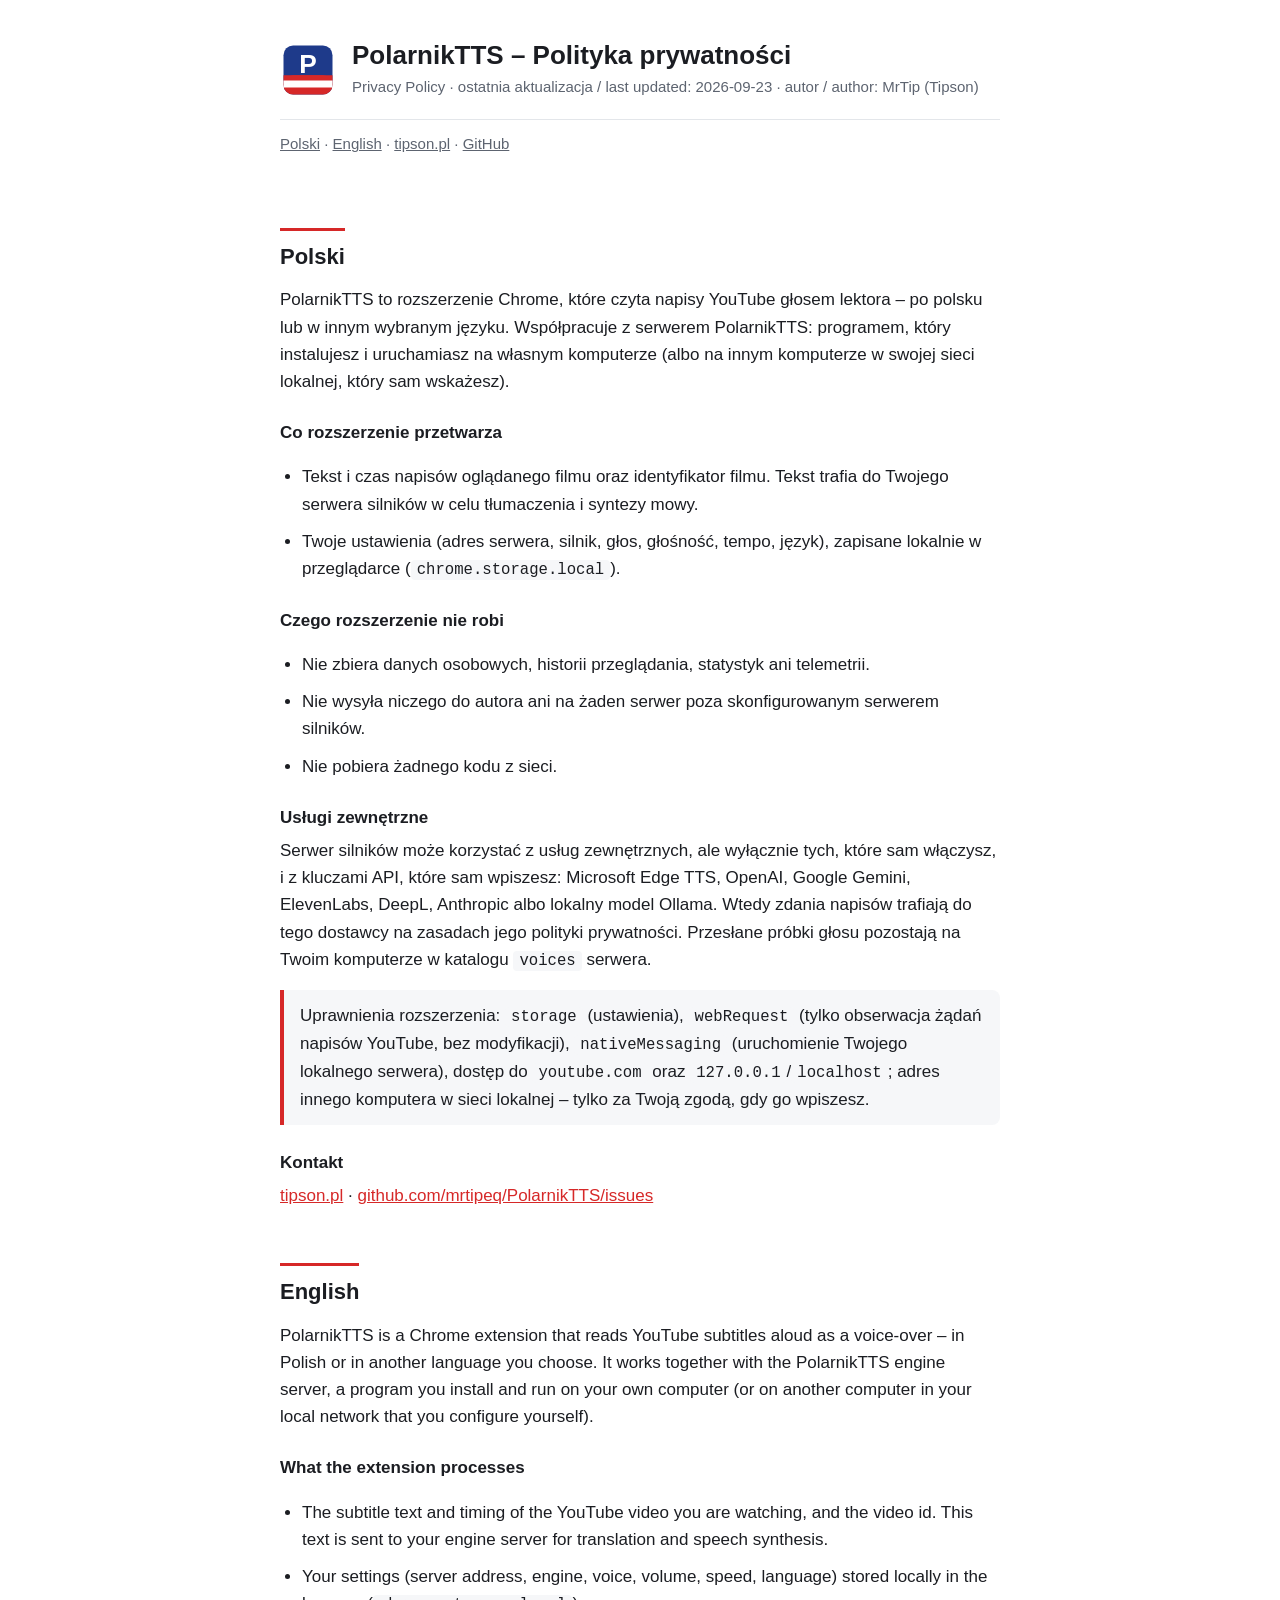
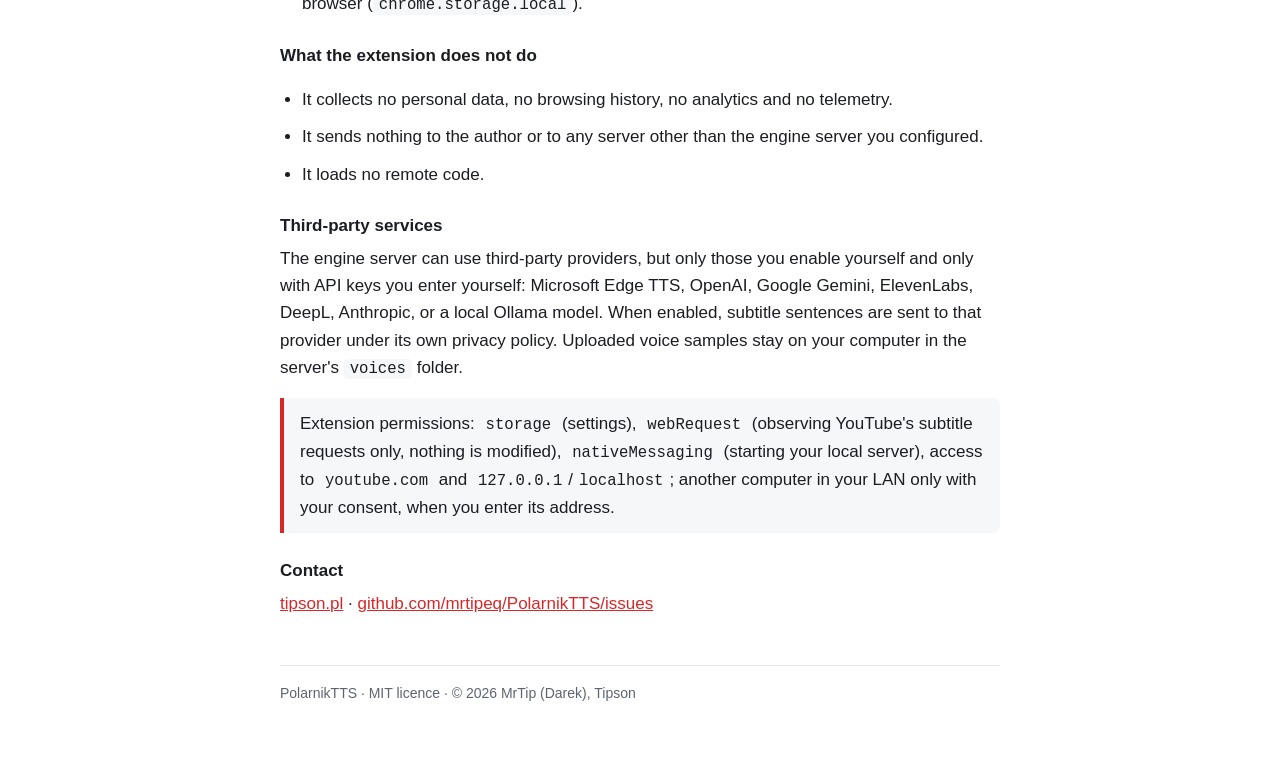
==== docs/privacy/index.html @ d8115edc "Privacy policy as a standalone page for tipson.pl/polarnik/privacy Co-Authored-By: Claude Fable 5.1 " ====
<!doctype html>
<html lang="pl">
<head>
  <meta charset="utf-8">
  <meta name="viewport" content="width=device-width, initial-scale=1">
  <title>PolarnikTTS – Polityka prywatności / Privacy Policy</title>
  <meta name="description" content="Polityka prywatności rozszerzenia PolarnikTTS – lektora do napisów na YouTube. Privacy policy of the PolarnikTTS Chrome extension.">
  <meta name="robots" content="index,follow">
  <style>
    :root {
      --bg: #ffffff; --fg: #1b1d22; --muted: #5d6470; --accent: #d62828; --line: #e3e6ea; --card: #f6f7f9;
      color-scheme: light dark;
    }
    @media (prefers-color-scheme: dark) {
      :root { --bg: #14161a; --fg: #e8eaee; --muted: #9aa3b0; --line: #2b2f36; --card: #1c1f25; }
    }
    * { box-sizing: border-box; }
    html { -webkit-text-size-adjust: 100%; }
    body {
      margin: 0; background: var(--bg); color: var(--fg);
      font-family: -apple-system, "Segoe UI", Roboto, "Helvetica Neue", Arial, "Noto Sans", sans-serif;
      font-size: 17px; line-height: 1.6;
    }
    main { max-width: 760px; margin: 0 auto; padding: 40px 20px 64px; }
    header { display: flex; align-items: center; gap: 16px; padding-bottom: 20px; border-bottom: 1px solid var(--line); margin-bottom: 8px; }
    header svg { width: 56px; height: 56px; flex: none; }
    header h1 { font-size: 26px; margin: 0; line-height: 1.2; }
    header p { margin: 4px 0 0; color: var(--muted); font-size: 15px; }
    nav { font-size: 15px; color: var(--muted); margin: 12px 0 28px; }
    nav a { color: inherit; }
    h2 { font-size: 22px; margin: 44px 0 12px; padding-top: 8px; border-top: 3px solid var(--accent); display: inline-block; }
    h3 { font-size: 17px; margin: 24px 0 6px; }
    p, li { margin: 0 0 10px; }
    ul { padding-left: 22px; }
    code { font-family: ui-monospace, "Cascadia Mono", Consolas, Menlo, monospace; font-size: 0.92em; background: var(--card); padding: 1px 6px; border-radius: 4px; }
    a { color: var(--accent); }
    .note { background: var(--card); border-left: 4px solid var(--accent); padding: 12px 16px; border-radius: 0 8px 8px 0; margin: 16px 0; }
    footer { margin-top: 48px; padding-top: 16px; border-top: 1px solid var(--line); color: var(--muted); font-size: 14px; }
  </style>
</head>
<body>
<main>
  <header>
    <svg viewBox="0 0 128 128" aria-hidden="true"><rect x="8" y="8" width="112" height="112" rx="22" fill="#1e3a8a"/><rect x="8" y="76" width="112" height="44" rx="22" fill="#d62828"/><rect x="8" y="76" width="112" height="22" fill="#d62828"/><rect x="8" y="88" width="112" height="16" fill="#ffffff"/><text x="64" y="70" text-anchor="middle" font-family="Arial, Helvetica, sans-serif" font-weight="700" font-size="60" fill="#ffffff">P</text></svg>
    <div>
      <h1>PolarnikTTS – Polityka prywatności</h1>
      <p>Privacy Policy · ostatnia aktualizacja / last updated: 2026-09-23 · autor / author: MrTip (Tipson)</p>
    </div>
  </header>
  <nav><a href="#pl">Polski</a> · <a href="#en">English</a> · <a href="https://tipson.pl">tipson.pl</a> · <a href="https://github.com/mrtipeq/PolarnikTTS">GitHub</a></nav>

  <section id="pl" lang="pl">
    <h2>Polski</h2>
    <p>PolarnikTTS to rozszerzenie Chrome, które czyta napisy YouTube głosem lektora – po polsku lub w innym wybranym języku. Współpracuje z serwerem PolarnikTTS: programem, który instalujesz i uruchamiasz na własnym komputerze (albo na innym komputerze w swojej sieci lokalnej, który sam wskażesz).</p>

    <h3>Co rozszerzenie przetwarza</h3>
    <ul>
      <li>Tekst i czas napisów oglądanego filmu oraz identyfikator filmu. Tekst trafia do Twojego serwera silników w celu tłumaczenia i syntezy mowy.</li>
      <li>Twoje ustawienia (adres serwera, silnik, głos, głośność, tempo, język), zapisane lokalnie w przeglądarce (<code>chrome.storage.local</code>).</li>
    </ul>

    <h3>Czego rozszerzenie nie robi</h3>
    <ul>
      <li>Nie zbiera danych osobowych, historii przeglądania, statystyk ani telemetrii.</li>
      <li>Nie wysyła niczego do autora ani na żaden serwer poza skonfigurowanym serwerem silników.</li>
      <li>Nie pobiera żadnego kodu z sieci.</li>
    </ul>

    <h3>Usługi zewnętrzne</h3>
    <p>Serwer silników może korzystać z usług zewnętrznych, ale wyłącznie tych, które sam włączysz, i z kluczami API, które sam wpiszesz: Microsoft Edge TTS, OpenAI, Google Gemini, ElevenLabs, DeepL, Anthropic albo lokalny model Ollama. Wtedy zdania napisów trafiają do tego dostawcy na zasadach jego polityki prywatności. Przesłane próbki głosu pozostają na Twoim komputerze w katalogu <code>voices</code> serwera.</p>

    <div class="note">Uprawnienia rozszerzenia: <code>storage</code> (ustawienia), <code>webRequest</code> (tylko obserwacja żądań napisów YouTube, bez modyfikacji), <code>nativeMessaging</code> (uruchomienie Twojego lokalnego serwera), dostęp do <code>youtube.com</code> oraz <code>127.0.0.1</code>/<code>localhost</code>; adres innego komputera w sieci lokalnej – tylko za Twoją zgodą, gdy go wpiszesz.</div>

    <h3>Kontakt</h3>
    <p><a href="https://tipson.pl">tipson.pl</a> · <a href="https://github.com/mrtipeq/PolarnikTTS/issues">github.com/mrtipeq/PolarnikTTS/issues</a></p>
  </section>

  <section id="en" lang="en">
    <h2>English</h2>
    <p>PolarnikTTS is a Chrome extension that reads YouTube subtitles aloud as a voice-over – in Polish or in another language you choose. It works together with the PolarnikTTS engine server, a program you install and run on your own computer (or on another computer in your local network that you configure yourself).</p>

    <h3>What the extension processes</h3>
    <ul>
      <li>The subtitle text and timing of the YouTube video you are watching, and the video id. This text is sent to your engine server for translation and speech synthesis.</li>
      <li>Your settings (server address, engine, voice, volume, speed, language) stored locally in the browser (<code>chrome.storage.local</code>).</li>
    </ul>

    <h3>What the extension does not do</h3>
    <ul>
      <li>It collects no personal data, no browsing history, no analytics and no telemetry.</li>
      <li>It sends nothing to the author or to any server other than the engine server you configured.</li>
      <li>It loads no remote code.</li>
    </ul>

    <h3>Third-party services</h3>
    <p>The engine server can use third-party providers, but only those you enable yourself and only with API keys you enter yourself: Microsoft Edge TTS, OpenAI, Google Gemini, ElevenLabs, DeepL, Anthropic, or a local Ollama model. When enabled, subtitle sentences are sent to that provider under its own privacy policy. Uploaded voice samples stay on your computer in the server's <code>voices</code> folder.</p>

    <div class="note">Extension permissions: <code>storage</code> (settings), <code>webRequest</code> (observing YouTube's subtitle requests only, nothing is modified), <code>nativeMessaging</code> (starting your local server), access to <code>youtube.com</code> and <code>127.0.0.1</code>/<code>localhost</code>; another computer in your LAN only with your consent, when you enter its address.</div>

    <h3>Contact</h3>
    <p><a href="https://tipson.pl">tipson.pl</a> · <a href="https://github.com/mrtipeq/PolarnikTTS/issues">github.com/mrtipeq/PolarnikTTS/issues</a></p>
  </section>

  <footer>PolarnikTTS · MIT licence · © 2026 MrTip (Darek), Tipson</footer>
</main>
</body>
</html>
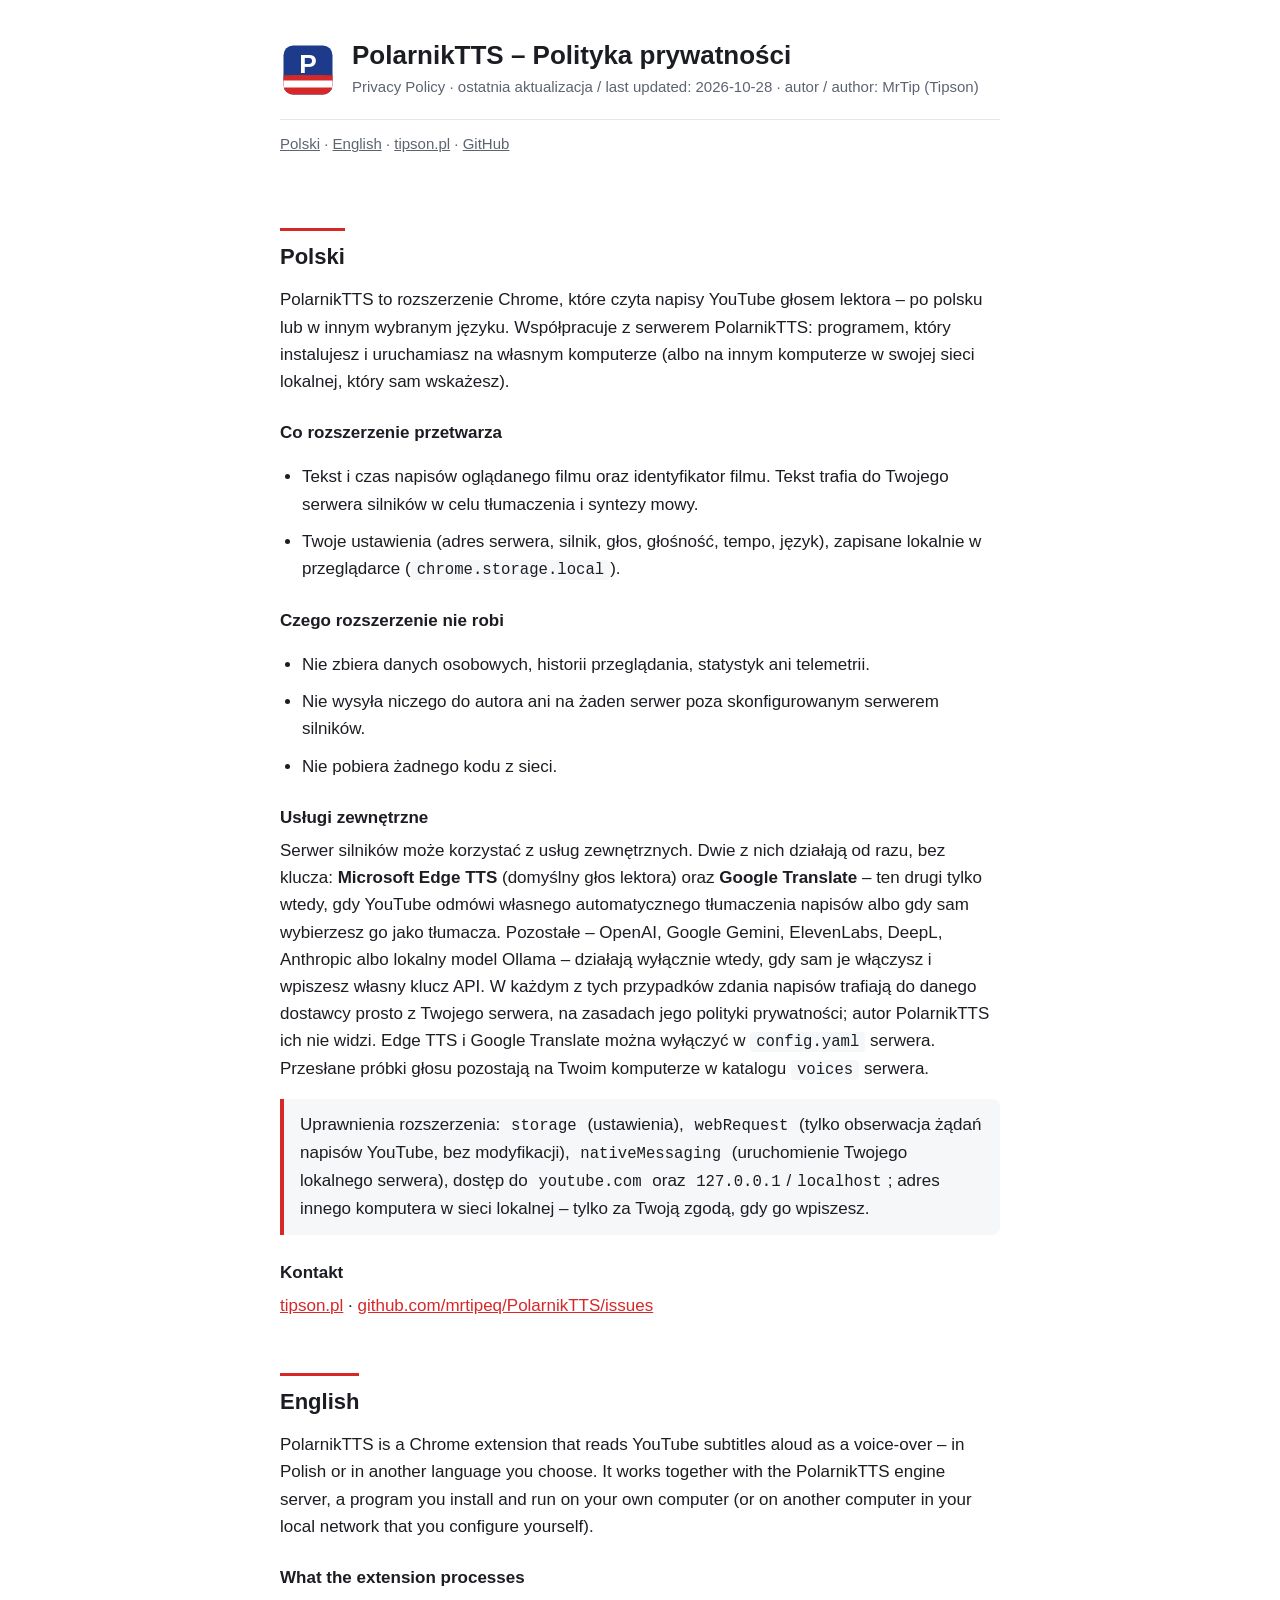
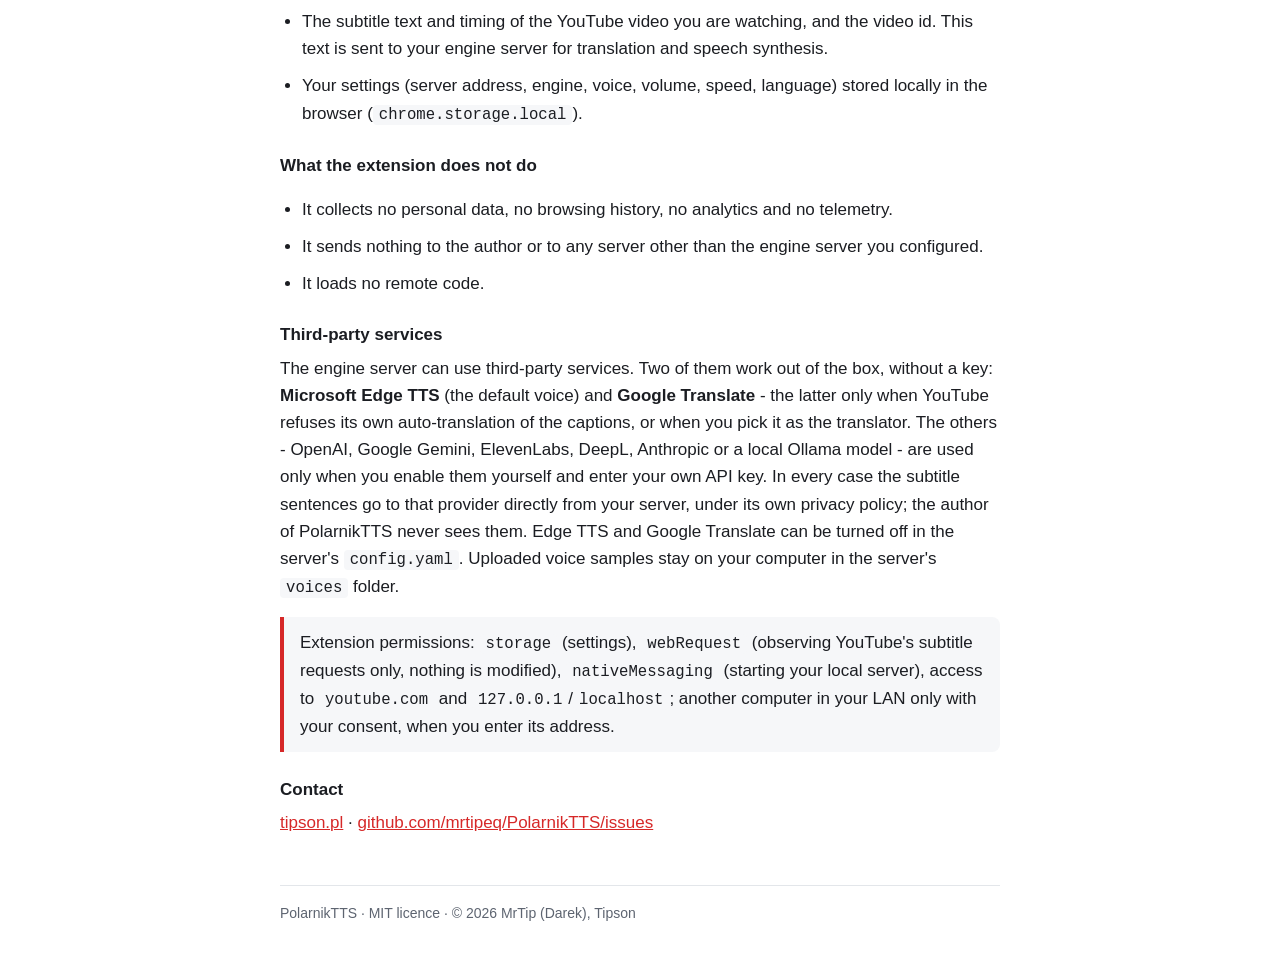
==== commit 02996b51: "Extension 0.7.5 / server 0.4.2: Google Translate fallback on YouTube HTTP 429, diagnostic log; priva" ====
--- a/docs/privacy/index.html
+++ b/docs/privacy/index.html
@@ -44,7 +44,7 @@
     <svg viewBox="0 0 128 128" aria-hidden="true"><rect x="8" y="8" width="112" height="112" rx="22" fill="#1e3a8a"/><rect x="8" y="76" width="112" height="44" rx="22" fill="#d62828"/><rect x="8" y="76" width="112" height="22" fill="#d62828"/><rect x="8" y="88" width="112" height="16" fill="#ffffff"/><text x="64" y="70" text-anchor="middle" font-family="Arial, Helvetica, sans-serif" font-weight="700" font-size="60" fill="#ffffff">P</text></svg>
     <div>
       <h1>PolarnikTTS – Polityka prywatności</h1>
-      <p>Privacy Policy · ostatnia aktualizacja / last updated: 2026-09-23 · autor / author: MrTip (Tipson)</p>
+      <p>Privacy Policy · ostatnia aktualizacja / last updated: 2026-10-28 · autor / author: MrTip (Tipson)</p>
     </div>
   </header>
   <nav><a href="#pl">Polski</a> · <a href="#en">English</a> · <a href="https://tipson.pl">tipson.pl</a> · <a href="https://github.com/mrtipeq/PolarnikTTS">GitHub</a></nav>
@@ -67,7 +67,7 @@
     </ul>
 
     <h3>Usługi zewnętrzne</h3>
-    <p>Serwer silników może korzystać z usług zewnętrznych, ale wyłącznie tych, które sam włączysz, i z kluczami API, które sam wpiszesz: Microsoft Edge TTS, OpenAI, Google Gemini, ElevenLabs, DeepL, Anthropic albo lokalny model Ollama. Wtedy zdania napisów trafiają do tego dostawcy na zasadach jego polityki prywatności. Przesłane próbki głosu pozostają na Twoim komputerze w katalogu <code>voices</code> serwera.</p>
+    <p>Serwer silników może korzystać z usług zewnętrznych. Dwie z nich działają od razu, bez klucza: <b>Microsoft Edge TTS</b> (domyślny głos lektora) oraz <b>Google Translate</b> – ten drugi tylko wtedy, gdy YouTube odmówi własnego automatycznego tłumaczenia napisów albo gdy sam wybierzesz go jako tłumacza. Pozostałe – OpenAI, Google Gemini, ElevenLabs, DeepL, Anthropic albo lokalny model Ollama – działają wyłącznie wtedy, gdy sam je włączysz i wpiszesz własny klucz API. W każdym z tych przypadków zdania napisów trafiają do danego dostawcy prosto z Twojego serwera, na zasadach jego polityki prywatności; autor PolarnikTTS ich nie widzi. Edge TTS i Google Translate można wyłączyć w <code>config.yaml</code> serwera. Przesłane próbki głosu pozostają na Twoim komputerze w katalogu <code>voices</code> serwera.</p>
 
     <div class="note">Uprawnienia rozszerzenia: <code>storage</code> (ustawienia), <code>webRequest</code> (tylko obserwacja żądań napisów YouTube, bez modyfikacji), <code>nativeMessaging</code> (uruchomienie Twojego lokalnego serwera), dostęp do <code>youtube.com</code> oraz <code>127.0.0.1</code>/<code>localhost</code>; adres innego komputera w sieci lokalnej – tylko za Twoją zgodą, gdy go wpiszesz.</div>
 
@@ -93,7 +93,7 @@
     </ul>
 
     <h3>Third-party services</h3>
-    <p>The engine server can use third-party providers, but only those you enable yourself and only with API keys you enter yourself: Microsoft Edge TTS, OpenAI, Google Gemini, ElevenLabs, DeepL, Anthropic, or a local Ollama model. When enabled, subtitle sentences are sent to that provider under its own privacy policy. Uploaded voice samples stay on your computer in the server's <code>voices</code> folder.</p>
+    <p>The engine server can use third-party services. Two of them work out of the box, without a key: <b>Microsoft Edge TTS</b> (the default voice) and <b>Google Translate</b> - the latter only when YouTube refuses its own auto-translation of the captions, or when you pick it as the translator. The others - OpenAI, Google Gemini, ElevenLabs, DeepL, Anthropic or a local Ollama model - are used only when you enable them yourself and enter your own API key. In every case the subtitle sentences go to that provider directly from your server, under its own privacy policy; the author of PolarnikTTS never sees them. Edge TTS and Google Translate can be turned off in the server's <code>config.yaml</code>. Uploaded voice samples stay on your computer in the server's <code>voices</code> folder.</p>
 
     <div class="note">Extension permissions: <code>storage</code> (settings), <code>webRequest</code> (observing YouTube's subtitle requests only, nothing is modified), <code>nativeMessaging</code> (starting your local server), access to <code>youtube.com</code> and <code>127.0.0.1</code>/<code>localhost</code>; another computer in your LAN only with your consent, when you enter its address.</div>
 
